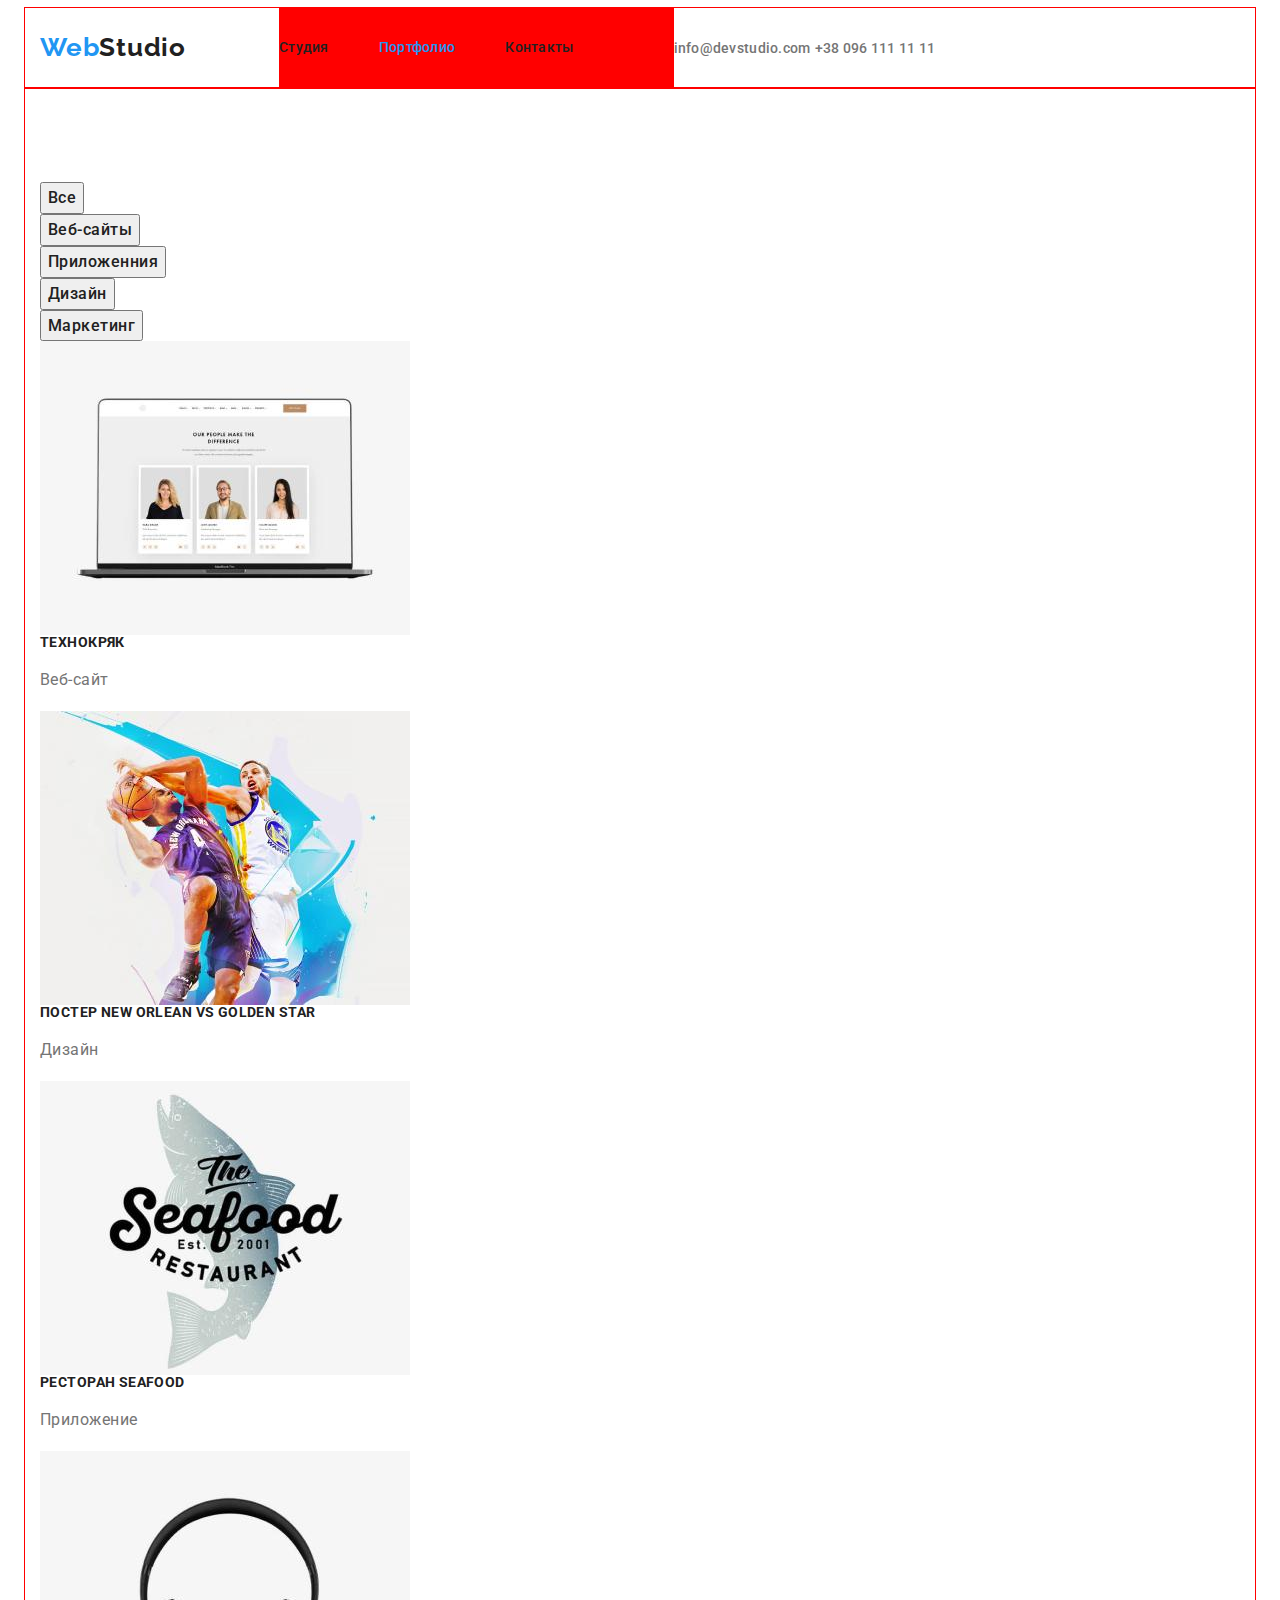
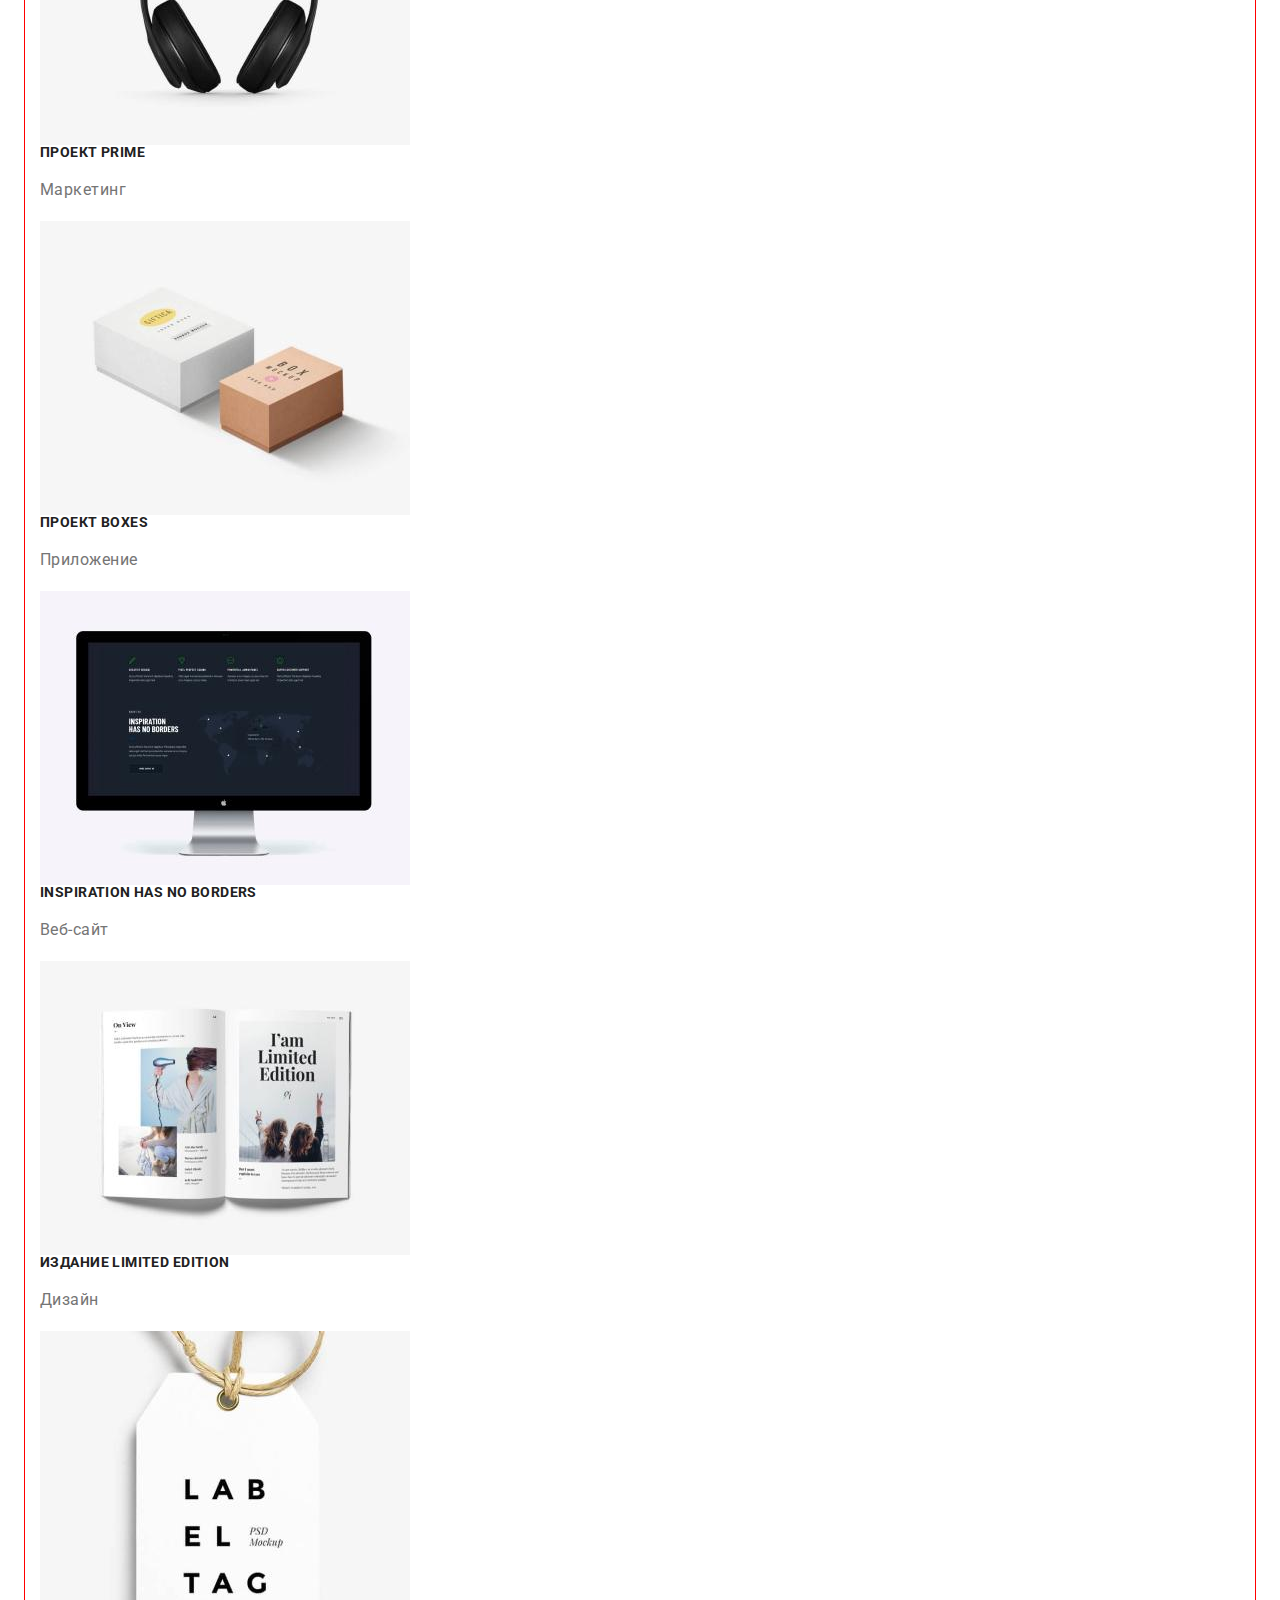
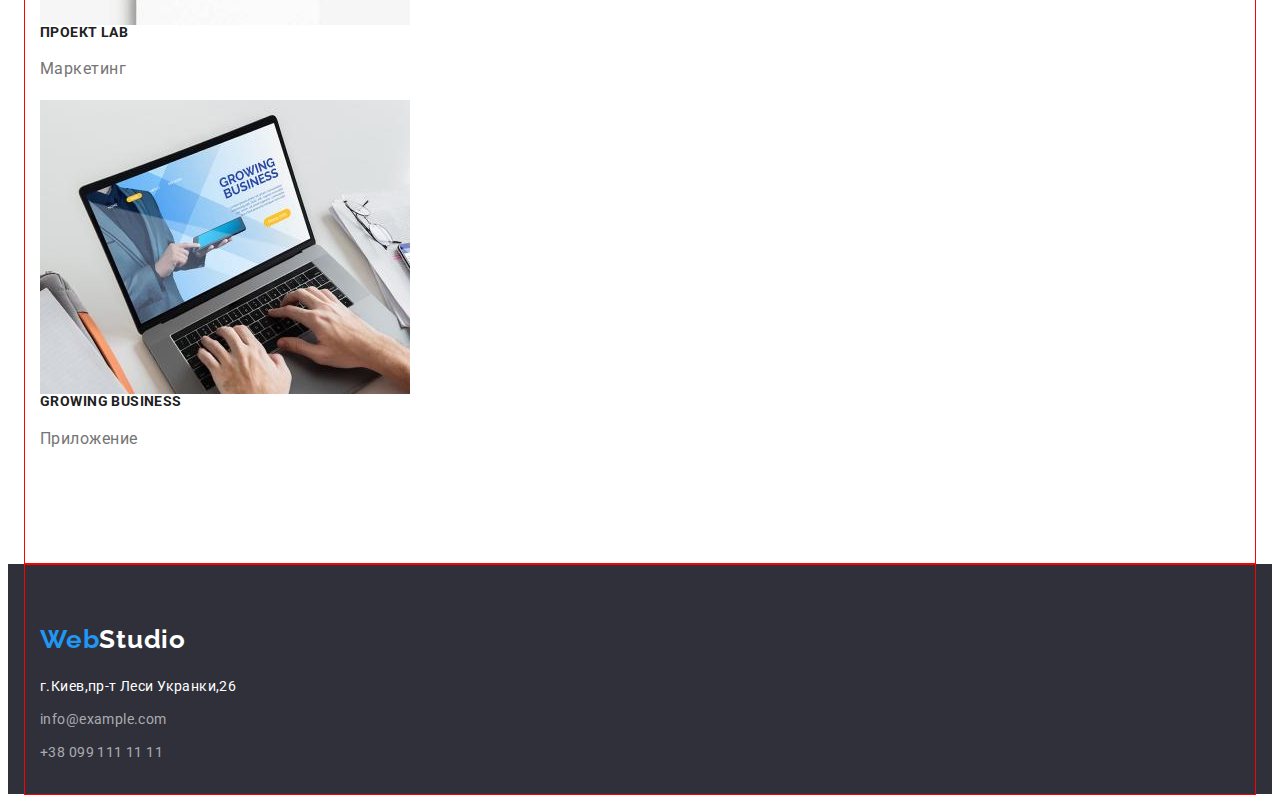
==== portfolio.html @ be4e736e "help" ====
<!DOCTYPE html>
<html lang="ru">
  <head>
    <meta charset="UTF-8" />
    <meta http-equiv="X-UA-Compatible" content="IE=edge" />
    <meta name="viewport" content="width=device-width, initial-scale=1.0" />
    <title>portfolio</title>
    <link
      rel="stylesheet"
      href="https://cdnjs.cloudflare.com/ajax/libs/modern-normalize/1.1.0/modern-normalize.min.css"
      integrity="sha512-wpPYUAdjBVSE4KJnH1VR1HeZfpl1ub8YT/NKx4PuQ5NmX2tKuGu6U/JRp5y+Y8XG2tV+wKQpNHVUX03MfMFn9Q=="
      crossorigin="anonymous"
      referrerpolicy="no-referrer"
    />
    <link
      href="https://fonts.googleapis.com/css2?family=Raleway:wght@700&family=Roboto:wght@400;500;700;900&display=swap"
      rel="stylesheet"
    />
    <link rel="stylesheet" href="css/style.css" />
  </head>
  <body>
    
    <header class="header">
      <div class="container header-container">
      <div class="header-logo">
        <a class="link logo-link" href=""
          >Web<span class="studio-dark">Studio</span>
        </a>
        </div>
        <nav class="header-nav">
        <ul class="list nav-item">
          <li class="nav-item">
            <a class="menu-link link" href="index.html">Студия</a>
          </li>
          <li class="nav-item">
            <a class="menu-link link current" href="portfolio.html"
              >Портфолио</a
            >
          </li>
          <li class="nav-item">
            <a class="menu-link link" href="#contacts">Контакты</a>
          </li>
        </ul>
      </nav>
      
      <div class="header-conect">
      <ul class="list header-conect-item">
        <li class="header-conect-item">
          <a class="menu-link link header-contact" href="info@devstudio.com"
            >info@devstudio.com</a
          >
        </li>
        <li class="header-conect-item">
          <a
            class="menu-link link header-contact"
            id="contacts"
            href="+380961111111"
            >+38 096 111 11 11</a
          >
        </li>
      </ul>
      </div>
      </div>
    </header>

    <main>
      <div class="container">
      <section  class="section">
        <ul class="list">
          <li><button class="button" type="button">Все</button></li>
          <li>
            <button class="button button-dark" type="button">Веб-сайты</button>
          </li>
          <li>
            <button class="button button-dark" type="button">
              Приложенния
            </button>
          </li>
          <li>
            <button class="button button-dark" type="button">Дизайн</button>
          </li>
          <li>
            <button class="button button-dark" type="button">Маркетинг</button>
          </li>
        </ul>
        <ul class="list ">
          <li>
            <img src="image/ноутбук.jpg" alt="ноутбук" width="370" />
            <h3 class="hero-title-about">Технокряк</h3>
            <p class="about-text">Веб-сайт</p>
          </li>
          <li>
            <img src="image/спорт.jpg" alt="спорт" width="370" />
            <h3 class="hero-title-about">Постер New Orlean vs Golden Star</h3>
            <p class="about-text">Дизайн</p>
          </li>
          <li>
            <img
              src="image/форель-морпродукты.jpg"
              alt="форель-морпродукты"
              width="370"
            />
            <h3 class="hero-title-about">Ресторан Seafood</h3>
            <p class="about-text">Приложение</p>
          </li>
          <li>
            <img src="image/наушники.jpg" alt="наушники" width="370" />
            <h3 class="hero-title-about">Проект Prime</h3>
            <p class="about-text">Маркетинг</p>
          </li>
          <li>
            <img src="image/две-коробки.jpg" alt="две-коробки" width="370" />
            <h3 class="hero-title-about">Проект Boxes</h3>
            <p class="about-text">Приложение</p>
          </li>
          <li>
            <img src="image/монитор.jpg" alt="монитор" width="370" />
            <h3 class="hero-title-about">Inspiration has no Borders</h3>
            <p class="about-text">Веб-сайт</p>
          </li>
          <li>
            <img src="image/журнал.jpg" alt="журнал" width="370" />
            <h3 class="hero-title-about">Издание Limited Edition</h3>
            <p class="about-text">Дизайн</p>
          </li>
          <li>
            <img src="image/лейбл.jpg" alt="лейбл" width="370" />
            <h3 class="hero-title-about">Проект LAB</h3>
            <p class="about-text">Маркетинг</p>
          </li>
          <li>
            <img
              src="image/работает-за-ноутбуком.jpg"
              alt="работает-за-ноутбуком"
              width="370"
            />
            <h3 class="hero-title-about">Growing Business</h3>
            <p class="about-text">Приложение</p>
          </li>
        </ul>
        </div>
      </section>
    </main>
    <footer class="footer">
      <div class="container footer">
        <div class="logo-footer">
      <a class="link logo-link" href=""
        >Web<span class="studio-light">Studio</span>
      </a>
      </div>
      <div class=" footer-contact-container">
      <address class="footer-address-link footer-item">г.Киев,пр-т Леси Укранки,26</address>
      <ul class="list">
        <li class="footer-item">
          <a class="contact-link link" href="info@example.com"
            >info@example.com</a
          >
        </li>
        <li class="footer-item">
          <a class="contact-link link" href="+380991111111"
            >+38 099 111 11 11</a
          >
        </li>
      </ul>
      </div>
      </div>
      </div>
    </footer>
  </body>
</html>
---- css/style.css ----
:root {
  --primary-text-color: #757575;
  --second-text-color: #ffffff;
  --primary-title-color: #212121;
  --accent-color: #2196f3;
  --third-text-color: rgba(255, 255, 255, 0.6);
  --fourth-text-color: #f5f4fa;
  --sixth-text-color: #ececec;
  --background-color-footer: #2f303a;
}
p,
h1,
h2,
h3,
h4,
h5 {
  margin-top: 0px;
}
ul {
  margin-top: 0px;
  margin-bottom: 0px;
  padding: 0px;
}
body {
  font-family: "Roboto", sans-serif;
  color: var(--primary-title-color);
}
/*-----header----*/
.header {
  background-color: var(--second-text-color);
}
.container {
  width: 1200px;
  display: flex;
  padding-left: 15px;
  padding-right: 15px;
  margin: 0 auto;
  outline: 1px solid red;
}
.header-container {
  width: 1200px;

  border-bottom: 1px solid color var(--sixth-text-color);
  align-items: center;
}
.header-logo {
  justify-content: center;
  padding-top: 24px;
  margin-right: 93px;
  padding-bottom: 25px;
}
.header-nav {
  justify-content: center;
  padding-top: 32px;
  padding-bottom: 32px;
  background-color: red;
}
.nav-item {
  display: flex;
  justify-content: space-evenly;
  align-items: center;
  margin-right: 50px;
}
.header-conect-item {
  display: inline;
  justify-content: center;
}
.heading-list {
  display: flex;
  justify-content: space-between;
  padding-right: 30px;
}
.heading-title {
  display: flex;
  justify-content: center;
  margin-top: 0px;
}
.features-item {
  /* flex-basis: calc((100% - 4 * 30px) / 4); */
  flex-basis: calc(100% / 4 - 30px);
  margin-left: 30px;
}
img {
  display: block;
  max-width: 100%;
  height: auto;
}
.list {
  list-style: none;
}
.link {
  text-decoration: none;
}
.logo-link,
.studio-light,
.studio-dark {
  font-family: "Raleway", sans-serif;
  font-style: normal;
  font-weight: bold;
  font-size: 26px;
  line-height: 1.19;
  letter-spacing: 0.03em;
  color: var(--accent-color);
}
.studio-dark {
  color: var(--primary-title-color);
}
.studio-light {
  color: var(--second-text-color);
}
.menu-link,
.header-contact {
  font-weight: 500;
  font-size: 14px;
  line-height: 1.14;
  letter-spacing: 0.02em;
  color: var(--primary-title-color);
}
.menu-link:hover,
.menu-link:focus {
  color: var(--accent-color);
}
.current {
  color: var(--accent-color);
}
.header-contact {
  color: var(--primary-text-color);
}
.header-contact:hover,
.header-contact:focus,
.contact-link:hover,
.contact-link:focus {
  color: var(--accent-color);
}

/*-----hero----- */
.hero {
  background-color: var(--background-color-footer);
}
.section {
  padding-top: 94px;
  padding-bottom: 94px;
}
.hero-heading {
  font-weight: 900;
  font-size: 44px;
  line-height: 1.36;
  letter-spacing: 0.06em;
  text-transform: uppercase;
  color: var(--second-text-color);
}
.hero-heading {
  background-color: var(--background-color-footer);
}
.hero-title {
  font-weight: bold;
  font-size: 36px;
  line-height: 1.16;
  letter-spacing: 0.03em;
  color: var(--primary-title-color);
}
.hero-title-about {
  font-weight: bold;
  font-size: 14px;
  line-height: 1.14;
  letter-spacing: 0.03em;
  text-transform: uppercase;
  color: var(--primary-title-color);
}
.about-text {
  font-weight: normal;
  font-size: 16px;
  line-height: 1.87;
  letter-spacing: 0.03em;
  color: var(--primary-text-color);
}
.heading-button {
  font-family: inherit;
  font-weight: bold;
  font-size: 16px;
  line-height: 1.87;
  letter-spacing: 0.06em;
  color: var(--second-text-color);
  background-color: var(--accent-color);
}
.heading-button {
  cursor: pointer;
}
.button {
  font-family: inherit;
  font-weight: 500;
  font-size: 16px;
  line-height: 1.62;
  text-align: center;
  letter-spacing: 0.03em;
  color: var(--primary-title-color);
}
.button:hover,
.button:focus {
  color: var(--fourth-text-color);
  background-color: var(--accent-color);
}
.button {
  cursor: pointer;
}

/* -----footer----- */
.footer {
  background-color: var(--background-color-footer);
}
.footer {
  display: block;
}
.footer-address-link,
.contact-link {
  font-style: inherit;
  font-weight: 400;
  font-size: 14px;
  line-height: 1.71;
  letter-spacing: 0.03em;
  color: var(--second-text-color);
}
.contact-link {
  color: var(--third-text-color);
}
.logo-footer {
  padding-top: 60px;
  padding-bottom: 20px;
}
.footer-contact-container {
  padding-bottom: 20px;
}
.footer-item {
  padding-bottom: 9px;
}
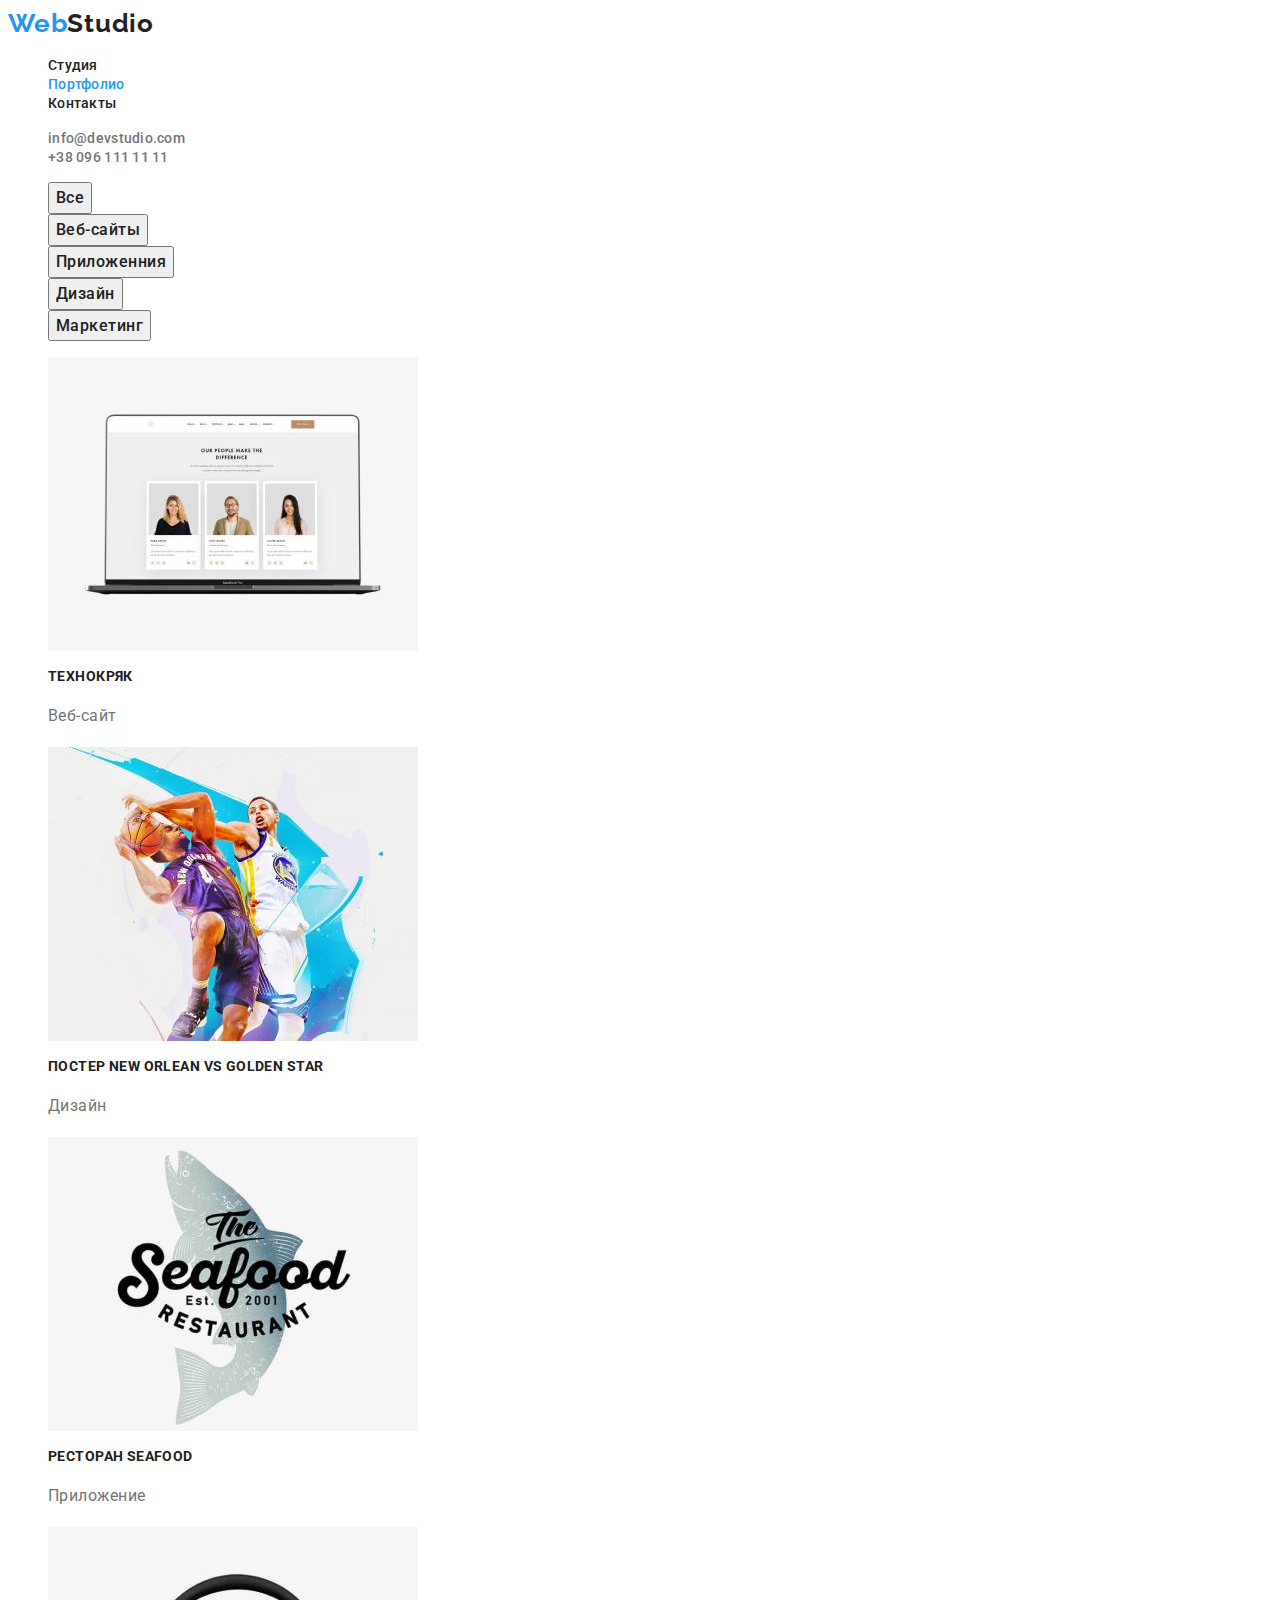
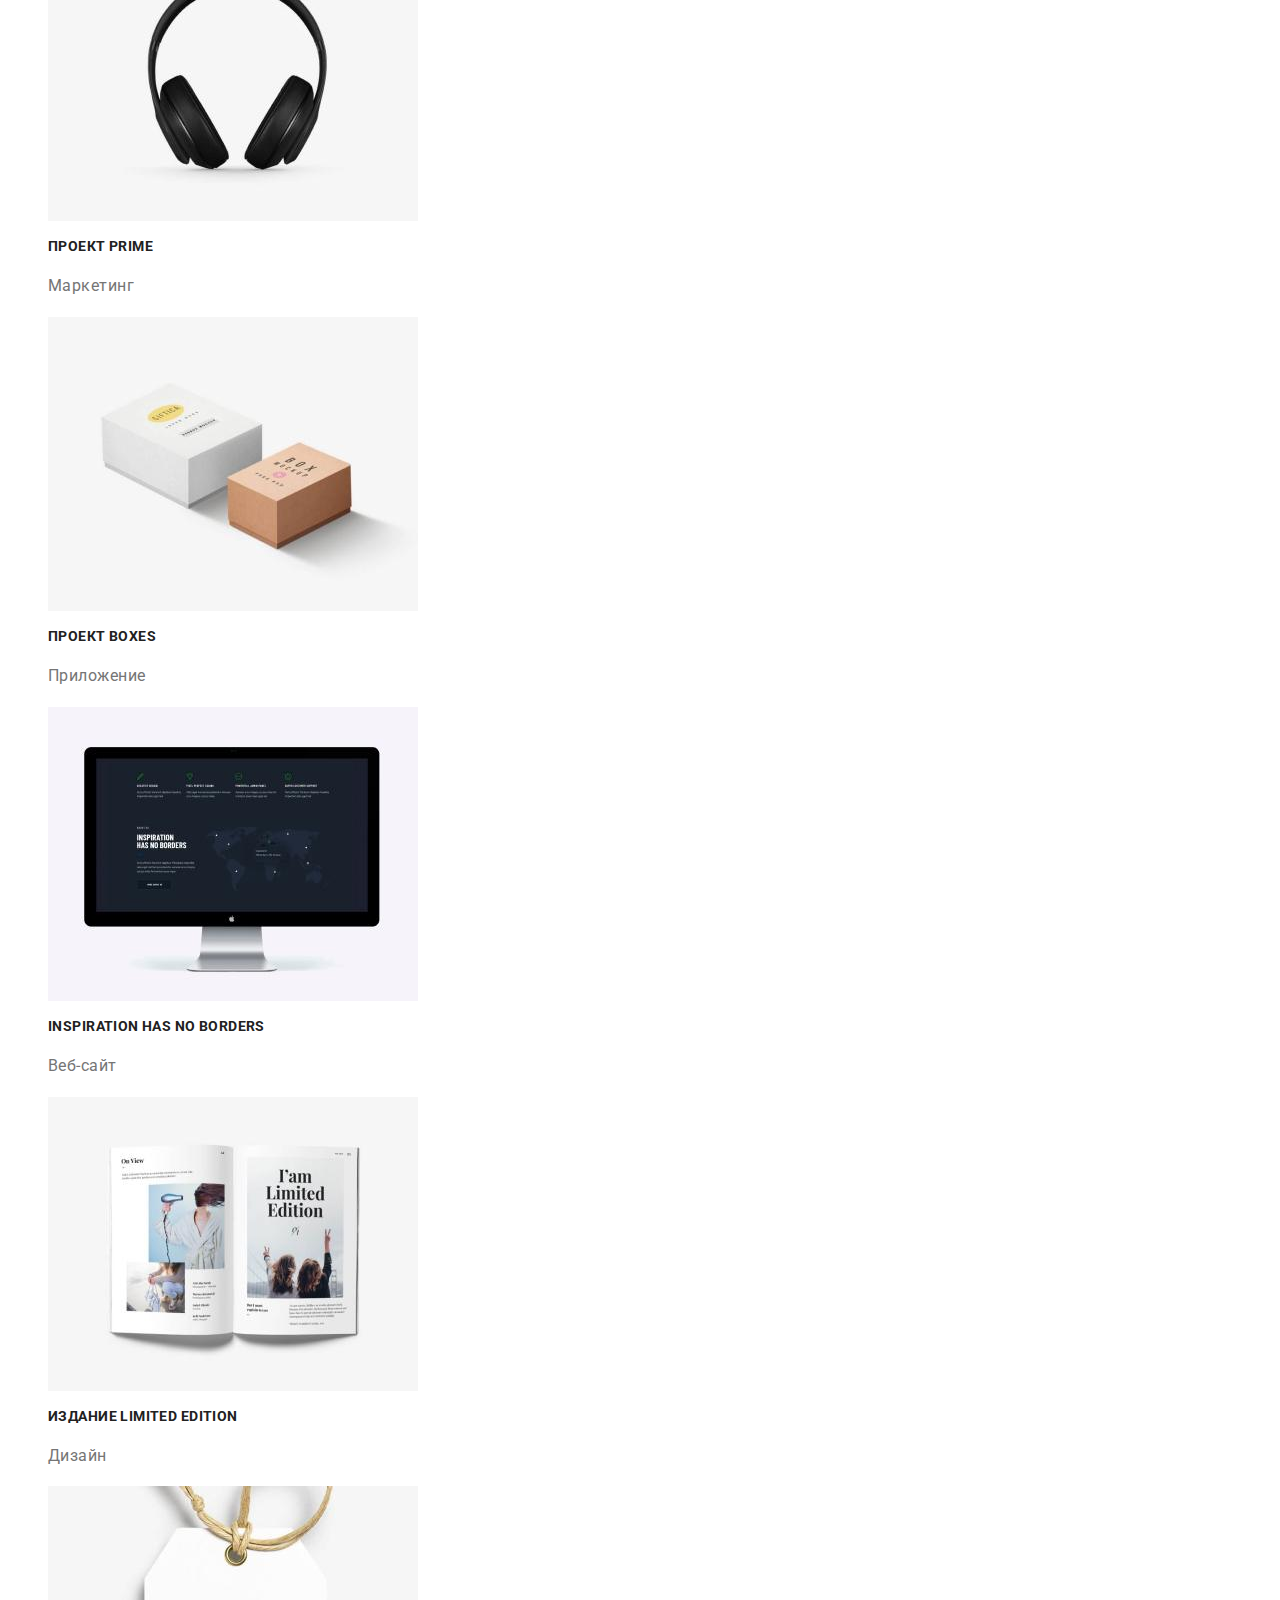
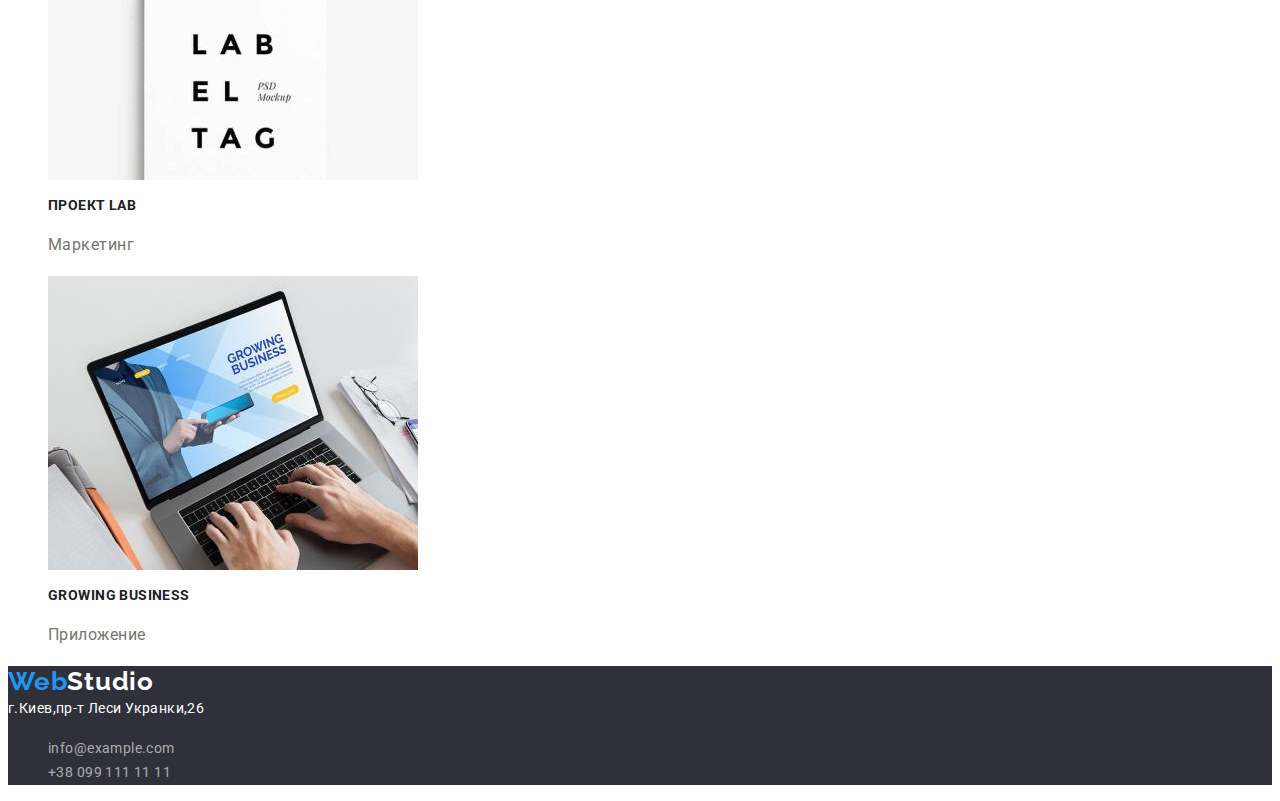
==== commit 1698fcf2: "начнём сначала" ====
--- a/portfolio.html
+++ b/portfolio.html
@@ -19,38 +19,33 @@
     <link rel="stylesheet" href="css/style.css" />
   </head>
   <body>
-    
     <header class="header">
-      <div class="container header-container">
-      <div class="header-logo">
+      <nav class="header-nav">
         <a class="link logo-link" href=""
           >Web<span class="studio-dark">Studio</span>
         </a>
-        </div>
-        <nav class="header-nav">
-        <ul class="list nav-item">
-          <li class="nav-item">
+
+        <ul class="list">
+          <li>
             <a class="menu-link link" href="index.html">Студия</a>
           </li>
-          <li class="nav-item">
+          <li>
             <a class="menu-link link current" href="portfolio.html"
               >Портфолио</a
             >
           </li>
-          <li class="nav-item">
+          <li>
             <a class="menu-link link" href="#contacts">Контакты</a>
           </li>
         </ul>
       </nav>
-      
-      <div class="header-conect">
-      <ul class="list header-conect-item">
-        <li class="header-conect-item">
+      <ul class="list">
+        <li>
           <a class="menu-link link header-contact" href="info@devstudio.com"
             >info@devstudio.com</a
           >
         </li>
-        <li class="header-conect-item">
+        <li>
           <a
             class="menu-link link header-contact"
             id="contacts"
@@ -59,13 +54,10 @@
           >
         </li>
       </ul>
-      </div>
-      </div>
     </header>
 
     <main>
-      <div class="container">
-      <section  class="section">
+      <section>
         <ul class="list">
           <li><button class="button" type="button">Все</button></li>
           <li>
@@ -83,7 +75,7 @@
             <button class="button button-dark" type="button">Маркетинг</button>
           </li>
         </ul>
-        <ul class="list ">
+        <ul class="list">
           <li>
             <img src="image/ноутбук.jpg" alt="ноутбук" width="370" />
             <h3 class="hero-title-about">Технокряк</h3>
@@ -138,33 +130,25 @@
             <p class="about-text">Приложение</p>
           </li>
         </ul>
-        </div>
       </section>
     </main>
     <footer class="footer">
-      <div class="container footer">
-        <div class="logo-footer">
       <a class="link logo-link" href=""
         >Web<span class="studio-light">Studio</span>
       </a>
-      </div>
-      <div class=" footer-contact-container">
-      <address class="footer-address-link footer-item">г.Киев,пр-т Леси Укранки,26</address>
+      <address class="footer-address-link">г.Киев,пр-т Леси Укранки,26</address>
       <ul class="list">
-        <li class="footer-item">
+        <li>
           <a class="contact-link link" href="info@example.com"
             >info@example.com</a
           >
         </li>
-        <li class="footer-item">
+        <li>
           <a class="contact-link link" href="+380991111111"
             >+38 099 111 11 11</a
           >
         </li>
       </ul>
-      </div>
-      </div>
-      </div>
     </footer>
   </body>
 </html>
--- a/css/style.css
+++ b/css/style.css
@@ -5,21 +5,7 @@
   --accent-color: #2196f3;
   --third-text-color: rgba(255, 255, 255, 0.6);
   --fourth-text-color: #f5f4fa;
-  --sixth-text-color: #ececec;
   --background-color-footer: #2f303a;
-}
-p,
-h1,
-h2,
-h3,
-h4,
-h5 {
-  margin-top: 0px;
-}
-ul {
-  margin-top: 0px;
-  margin-bottom: 0px;
-  padding: 0px;
 }
 body {
   font-family: "Roboto", sans-serif;
@@ -28,62 +14,6 @@
 /*-----header----*/
 .header {
   background-color: var(--second-text-color);
-}
-.container {
-  width: 1200px;
-  display: flex;
-  padding-left: 15px;
-  padding-right: 15px;
-  margin: 0 auto;
-  outline: 1px solid red;
-}
-.header-container {
-  width: 1200px;
-
-  border-bottom: 1px solid color var(--sixth-text-color);
-  align-items: center;
-}
-.header-logo {
-  justify-content: center;
-  padding-top: 24px;
-  margin-right: 93px;
-  padding-bottom: 25px;
-}
-.header-nav {
-  justify-content: center;
-  padding-top: 32px;
-  padding-bottom: 32px;
-  background-color: red;
-}
-.nav-item {
-  display: flex;
-  justify-content: space-evenly;
-  align-items: center;
-  margin-right: 50px;
-}
-.header-conect-item {
-  display: inline;
-  justify-content: center;
-}
-.heading-list {
-  display: flex;
-  justify-content: space-between;
-  padding-right: 30px;
-}
-.heading-title {
-  display: flex;
-  justify-content: center;
-  margin-top: 0px;
-}
-.features-item {
-  /* flex-basis: calc((100% - 4 * 30px) / 4); */
-  flex-basis: calc(100% / 4 - 30px);
-  margin-left: 30px;
-}
-img {
-  display: block;
-  max-width: 100%;
-  height: auto;
 }
 .list {
   list-style: none;
@@ -132,14 +62,9 @@
 .contact-link:focus {
   color: var(--accent-color);
 }
-
 /*-----hero----- */
 .hero {
   background-color: var(--background-color-footer);
-}
-.section {
-  padding-top: 94px;
-  padding-bottom: 94px;
 }
 .hero-heading {
   font-weight: 900;
@@ -208,9 +133,6 @@
 .footer {
   background-color: var(--background-color-footer);
 }
-.footer {
-  display: block;
-}
 .footer-address-link,
 .contact-link {
   font-style: inherit;
@@ -223,13 +145,3 @@
 .contact-link {
   color: var(--third-text-color);
 }
-.logo-footer {
-  padding-top: 60px;
-  padding-bottom: 20px;
-}
-.footer-contact-container {
-  padding-bottom: 20px;
-}
-.footer-item {
-  padding-bottom: 9px;
-}
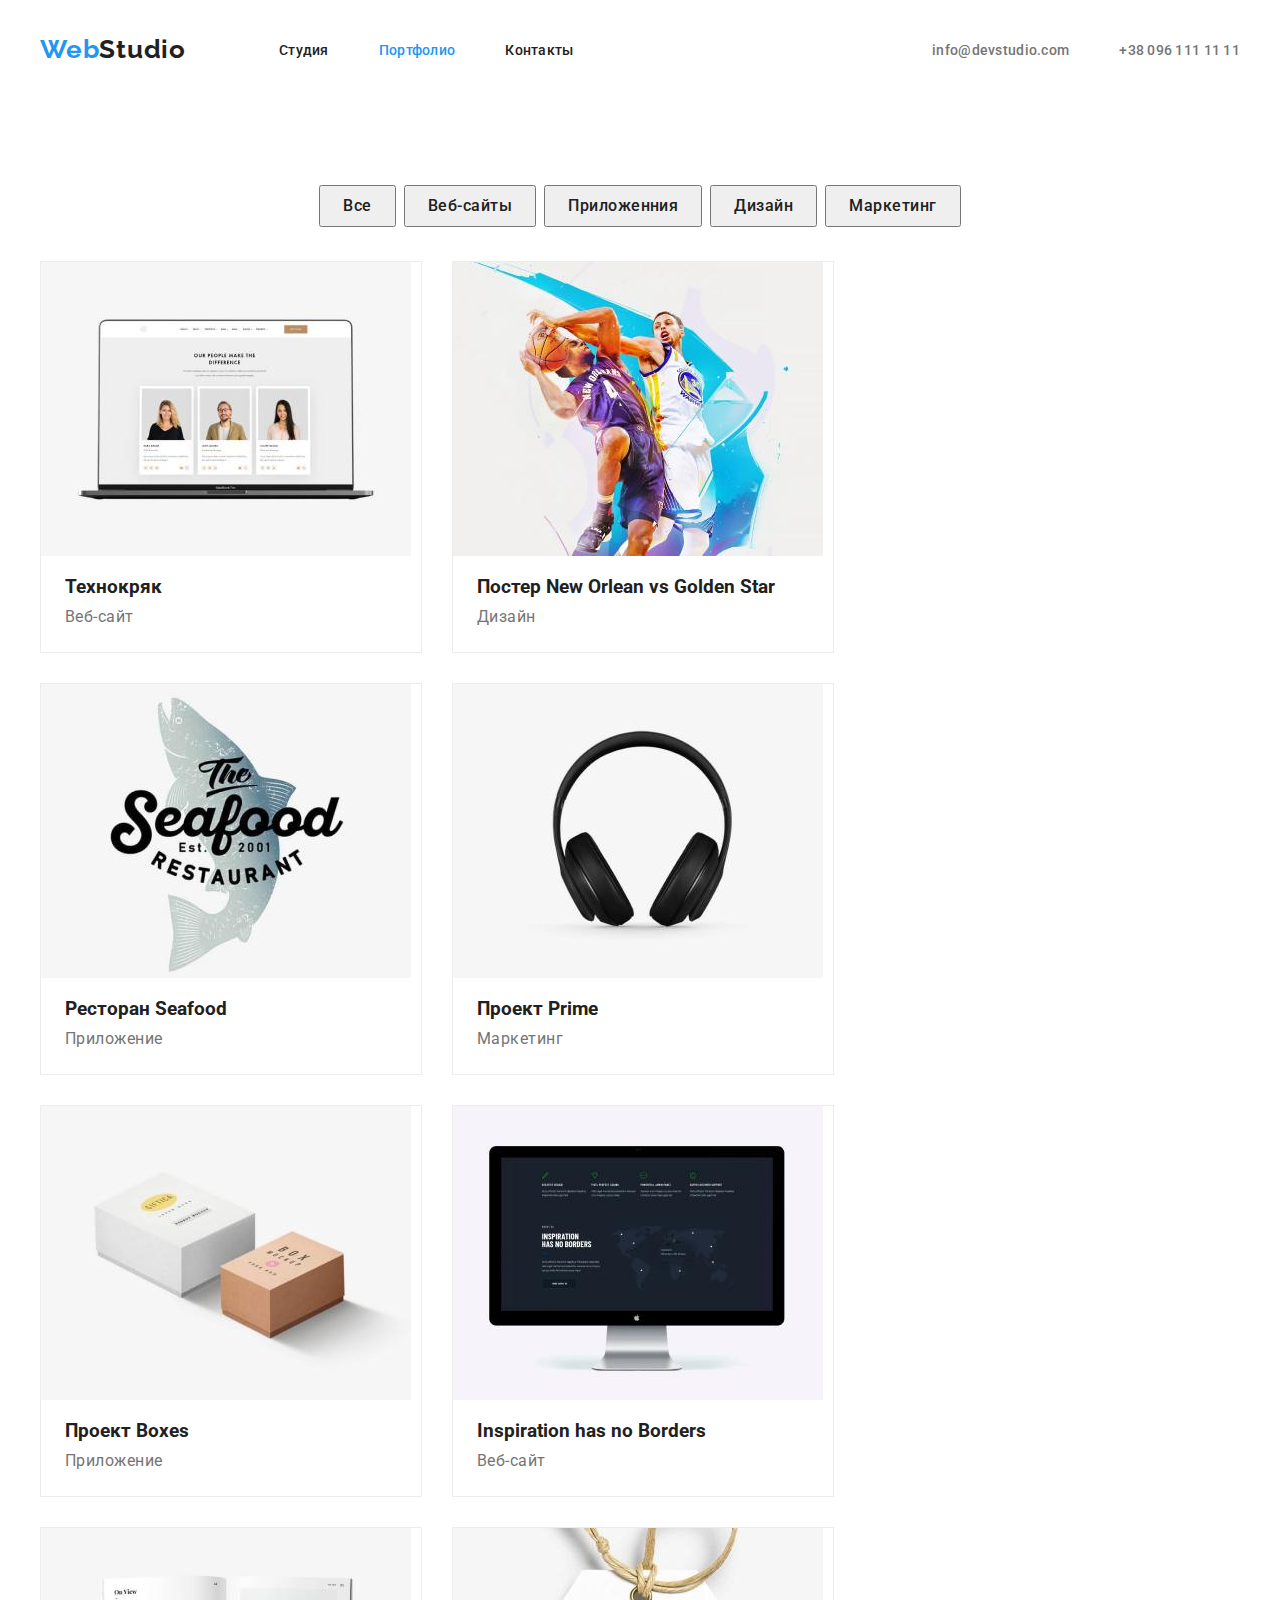
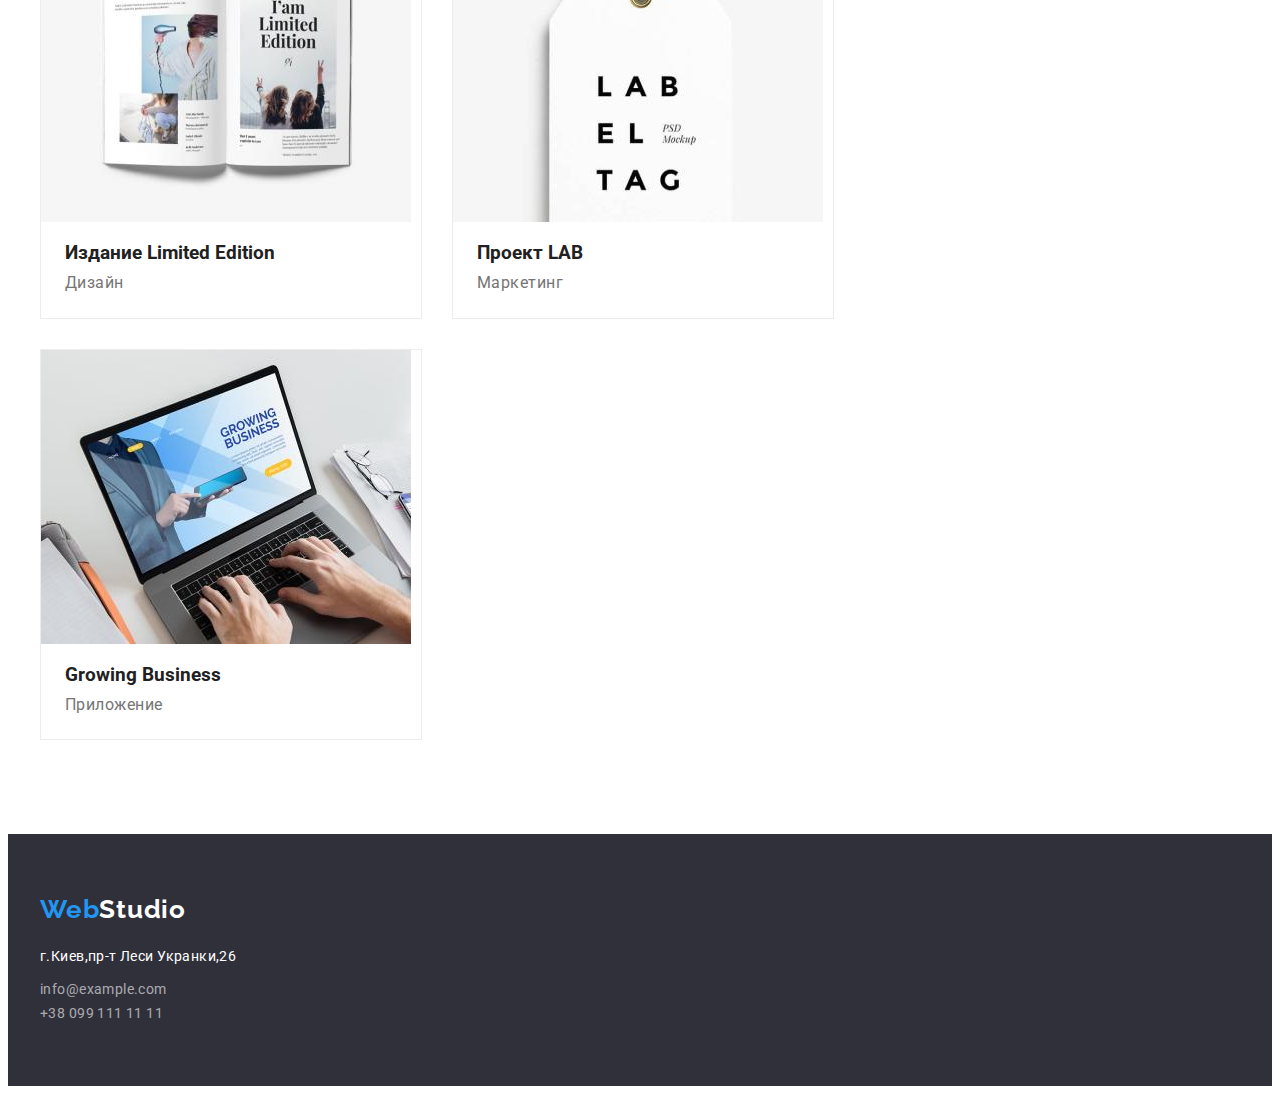
==== commit a072e2b3: "добавил изменения" ====
--- a/portfolio.html
+++ b/portfolio.html
@@ -20,135 +20,160 @@
   </head>
   <body>
     <header class="header">
-      <nav class="header-nav">
-        <a class="link logo-link" href=""
-          >Web<span class="studio-dark">Studio</span>
-        </a>
-
-        <ul class="list">
-          <li>
-            <a class="menu-link link" href="index.html">Студия</a>
-          </li>
-          <li>
-            <a class="menu-link link current" href="portfolio.html"
-              >Портфолио</a
-            >
-          </li>
-          <li>
-            <a class="menu-link link" href="#contacts">Контакты</a>
-          </li>
-        </ul>
-      </nav>
-      <ul class="list">
-        <li>
-          <a class="menu-link link header-contact" href="info@devstudio.com"
-            >info@devstudio.com</a
-          >
-        </li>
-        <li>
-          <a
-            class="menu-link link header-contact"
-            id="contacts"
-            href="+380961111111"
-            >+38 096 111 11 11</a
-          >
-        </li>
-      </ul>
+      <div class="container header-container">
+        <nav class="header-nav">
+          <a class="link logo-link header-logo" href=""
+            >Web<span class="studio-dark">Studio</span>
+          </a>
+          <ul class="list menu-list">
+            <li class="menu-item">
+              <a class="menu-link link" href="index.html">Студия</a>
+            </li>
+            <li class="menu-item">
+              <a class="menu-link link current" href="portfolio.html"
+                >Портфолио</a
+              >
+            </li>
+            <li class="menu-item">
+              <a class="menu-link link" href="#contacts">Контакты</a>
+            </li>
+          </ul>
+        </nav>
+        <div class="header-connect">
+          <ul class="list menu-list">
+            <li class="menu-item">
+              <a class="menu-link link header-contact" href="info@devstudio.com"
+                >info@devstudio.com</a
+              >
+            </li>
+            <li class="menu-item">
+              <a
+                class="menu-link link header-contact"
+                id="contacts"
+                href="+380961111111"
+                >+38 096 111 11 11</a
+              >
+            </li>
+          </ul>
+        </div>
+      </div>
     </header>
 
     <main>
-      <section>
-        <ul class="list">
-          <li><button class="button" type="button">Все</button></li>
-          <li>
-            <button class="button button-dark" type="button">Веб-сайты</button>
-          </li>
-          <li>
-            <button class="button button-dark" type="button">
-              Приложенния
-            </button>
-          </li>
-          <li>
-            <button class="button button-dark" type="button">Дизайн</button>
-          </li>
-          <li>
-            <button class="button button-dark" type="button">Маркетинг</button>
-          </li>
-        </ul>
-        <ul class="list">
-          <li>
-            <img src="image/ноутбук.jpg" alt="ноутбук" width="370" />
-            <h3 class="hero-title-about">Технокряк</h3>
-            <p class="about-text">Веб-сайт</p>
-          </li>
-          <li>
-            <img src="image/спорт.jpg" alt="спорт" width="370" />
-            <h3 class="hero-title-about">Постер New Orlean vs Golden Star</h3>
-            <p class="about-text">Дизайн</p>
-          </li>
-          <li>
-            <img
-              src="image/форель-морпродукты.jpg"
-              alt="форель-морпродукты"
-              width="370"
-            />
-            <h3 class="hero-title-about">Ресторан Seafood</h3>
-            <p class="about-text">Приложение</p>
-          </li>
-          <li>
-            <img src="image/наушники.jpg" alt="наушники" width="370" />
-            <h3 class="hero-title-about">Проект Prime</h3>
-            <p class="about-text">Маркетинг</p>
-          </li>
-          <li>
-            <img src="image/две-коробки.jpg" alt="две-коробки" width="370" />
-            <h3 class="hero-title-about">Проект Boxes</h3>
-            <p class="about-text">Приложение</p>
-          </li>
-          <li>
-            <img src="image/монитор.jpg" alt="монитор" width="370" />
-            <h3 class="hero-title-about">Inspiration has no Borders</h3>
-            <p class="about-text">Веб-сайт</p>
-          </li>
-          <li>
-            <img src="image/журнал.jpg" alt="журнал" width="370" />
-            <h3 class="hero-title-about">Издание Limited Edition</h3>
-            <p class="about-text">Дизайн</p>
-          </li>
-          <li>
-            <img src="image/лейбл.jpg" alt="лейбл" width="370" />
-            <h3 class="hero-title-about">Проект LAB</h3>
-            <p class="about-text">Маркетинг</p>
-          </li>
-          <li>
-            <img
-              src="image/работает-за-ноутбуком.jpg"
-              alt="работает-за-ноутбуком"
-              width="370"
-            />
-            <h3 class="hero-title-about">Growing Business</h3>
-            <p class="about-text">Приложение</p>
-          </li>
-        </ul>
+      <section class="section">
+        <div class="container section-container">
+          <ul class="list filters-list">
+            <li class="filters-button">
+              <button class="button" type="button">Все</button>
+            </li>
+            <li class="filters-button">
+              <button class="button button-dark" type="button">
+                Веб-сайты
+              </button>
+            </li>
+            <li class="filters-button">
+              <button class="button button-dark" type="button">
+                Приложенния
+              </button>
+            </li>
+            <li class="filters-button">
+              <button class="button button-dark" type="button">Дизайн</button>
+            </li>
+            <li class="filters-button">
+              <button class="button button-dark" type="button">
+                Маркетинг
+              </button>
+            </li>
+          </ul>
+          <ul class="list project-list">
+            <li class="project-item">
+              <img src="image/ноутбук.jpg" alt="ноутбук" width="370" />
+              <h3 class="hero-title-about project-title-about">Технокряк</h3>
+              <p class="about-text project-text">Веб-сайт</p>
+            </li>
+            <li class="project-item">
+              <img src="image/спорт.jpg" alt="спорт" width="370" />
+              <h3 class="hero-title-about project-title-about">
+                Постер New Orlean vs Golden Star
+              </h3>
+              <p class="about-text project-text">Дизайн</p>
+            </li>
+            <li class="project-item">
+              <img
+                src="image/форель-морпродукты.jpg"
+                alt="форель-морпродукты"
+                width="370"
+              />
+              <h3 class="hero-title-about project-title-about">
+                Ресторан Seafood
+              </h3>
+              <p class="about-text project-text">Приложение</p>
+            </li>
+            <li class="project-item">
+              <img src="image/наушники.jpg" alt="наушники" width="370" />
+              <h3 class="hero-title-about project-title-about">Проект Prime</h3>
+              <p class="about-text project-text">Маркетинг</p>
+            </li>
+            <li class="project-item">
+              <img src="image/две-коробки.jpg" alt="две-коробки" width="370" />
+              <h3 class="hero-title-about project-title-about">Проект Boxes</h3>
+              <p class="about-text project-text">Приложение</p>
+            </li>
+            <li class="project-item">
+              <img src="image/монитор.jpg" alt="монитор" width="370" />
+              <h3 class="hero-title-about project-title-about">
+                Inspiration has no Borders
+              </h3>
+              <p class="about-text project-text">Веб-сайт</p>
+            </li>
+            <li class="project-item">
+              <img src="image/журнал.jpg" alt="журнал" width="370" />
+              <h3 class="hero-title-about project-title-about">
+                Издание Limited Edition
+              </h3>
+              <p class="about-text project-text">Дизайн</p>
+            </li>
+            <li class="project-item">
+              <img src="image/лейбл.jpg" alt="лейбл" width="370" />
+              <h3 class="hero-title-about project-title-about">Проект LAB</h3>
+              <p class="about-text project-text">Маркетинг</p>
+            </li>
+            <li class="project-item">
+              <img
+                src="image/работает-за-ноутбуком.jpg"
+                alt="работает-за-ноутбуком"
+                width="370"
+              />
+              <h3 class="hero-title-about project-title-about">
+                Growing Business
+              </h3>
+              <p class="about-text project-text">Приложение</p>
+            </li>
+          </ul>
+        </div>
       </section>
     </main>
     <footer class="footer">
-      <a class="link logo-link" href=""
-        >Web<span class="studio-light">Studio</span>
-      </a>
-      <address class="footer-address-link">г.Киев,пр-т Леси Укранки,26</address>
-      <ul class="list">
-        <li>
-          <a class="contact-link link" href="info@example.com"
-            >info@example.com</a
-          >
-        </li>
-        <li>
-          <a class="contact-link link" href="+380991111111"
-            >+38 099 111 11 11</a
-          >
-        </li>
-      </ul>
+      <div class="container">
+        <a class="link logo-link footer-logo" href=""
+          >Web<span class="studio-light">Studio</span>
+        </a>
+        <address class="footer-address-link">
+          г.Киев,пр-т Леси Укранки,26
+        </address>
+        <ul class="list footer-list">
+          <li class="footer-item">
+            <a class="contact-link link" href="info@example.com"
+              >info@example.com</a
+            >
+          </li>
+          <li class="footer-item">
+            <a class="contact-link link" href="+380991111111"
+              >+38 099 111 11 11</a
+            >
+          </li>
+        </ul>
+      </div>
     </footer>
   </body>
 </html>
--- a/css/style.css
+++ b/css/style.css
@@ -6,20 +6,81 @@
   --third-text-color: rgba(255, 255, 255, 0.6);
   --fourth-text-color: #f5f4fa;
   --background-color-footer: #2f303a;
+  --border-color: #ececec;
+}
+p,
+h1,
+h2,
+h3,
+h4,
+h5 {
+  margin: 0px;
+}
+ul {
+  margin: 0px;
+  padding: 0px;
 }
 body {
   font-family: "Roboto", sans-serif;
   color: var(--primary-title-color);
+}
+img {
+  display: block;
+  max-width: 100%;
+  height: auto;
+}
+.container {
+  width: 1200px;
+  padding-left: 15px;
+  padding-right: 15px;
+  margin: 0 auto;
 }
 /*-----header----*/
 .header {
   background-color: var(--second-text-color);
 }
+.header-container {
+  display: flex;
+  align-items: center;
+  outline: 1px;
+  color: var(--border-color);
+}
+.header-nav {
+  display: flex;
+  margin-right: 331px;
+}
+.header-connect {
+  display: flex;
+  align-items: center;
+  margin-left: auto;
+}
 .list {
   list-style: none;
 }
 .link {
   text-decoration: none;
+}
+.header-logo {
+  display: flex;
+  padding-top: 24px;
+  padding-bottom: 25px;
+  margin-right: 93px;
+}
+.menu-list {
+  display: flex;
+}
+.menu-item:not(:last-child) {
+  margin-right: 50px;
+}
+.menu-item {
+  padding-top: 32px;
+  padding-bottom: 32px;
+}
+.menu-list-connect {
+  display: flex;
+}
+.header-logo {
+  align-items: center;
 }
 .logo-link,
 .studio-light,
@@ -62,9 +123,11 @@
 .contact-link:focus {
   color: var(--accent-color);
 }
+
 /*-----hero----- */
 .hero {
   background-color: var(--background-color-footer);
+  /* padding-bottom: 200px; */
 }
 .hero-heading {
   font-weight: 900;
@@ -75,6 +138,11 @@
   color: var(--second-text-color);
 }
 .hero-heading {
+  display: flex;
+  justify-content: center;
+  padding-bottom: 30px;
+}
+.hero-heading {
   background-color: var(--background-color-footer);
 }
 .hero-title {
@@ -84,13 +152,11 @@
   letter-spacing: 0.03em;
   color: var(--primary-title-color);
 }
+.hero-title {
+  text-align: center;
+}
 .hero-title-about {
-  font-weight: bold;
-  font-size: 14px;
-  line-height: 1.14;
-  letter-spacing: 0.03em;
-  text-transform: uppercase;
-  color: var(--primary-title-color);
+  margin-bottom: 10px;
 }
 .about-text {
   font-weight: normal;
@@ -98,6 +164,18 @@
   line-height: 1.87;
   letter-spacing: 0.03em;
   color: var(--primary-text-color);
+}
+.text-team {
+  text-align: center;
+}
+.project-text {
+  margin-bottom: 20px;
+  margin-left: 24px;
+}
+.container-hero {
+  height: 600px;
+  padding-top: 200px;
+  padding-bottom: 280px;
 }
 .heading-button {
   font-family: inherit;
@@ -109,7 +187,29 @@
   background-color: var(--accent-color);
 }
 .heading-button {
+  min-width: 200px;
+  height: 50px;
+  display: block;
+  margin: 0 auto;
+  padding: 0px;
+}
+.heading-button {
   cursor: pointer;
+}
+.filters-list {
+  cursor: pointer;
+  padding: 0px;
+  border: none;
+  display: flex;
+  justify-content: center;
+  margin-bottom: 34px;
+}
+.filters-button:not(:last-child) {
+  margin-right: 8px;
+}
+.button {
+  cursor: pointer;
+  padding: 6px 22px;
 }
 .button {
   font-family: inherit;
@@ -128,10 +228,66 @@
 .button {
   cursor: pointer;
 }
+.section {
+  padding-top: 94px;
+  padding-bottom: 94px;
+}
+.team-title {
+  padding-top: 94px;
+  padding-bottom: 50px;
+}
+.title-about {
+  text-align: center;
+  margin-top: 30px;
+  margin-bottom: 10px;
+}
+.section-list {
+  display: flex;
+}
+.section-item:not(:last-child) {
+  margin-right: 30px;
+}
+.img-item:not(:last-child) {
+  margin-right: 30px;
+}
+.img-item-team:not(:last-child) {
+  margin-right: 30px;
+}
+.img-item-team {
+  align-items: center;
+  width: 270px;
+  height: 368px;
+  background-color: var(--second-text-color);
+}
+.project-list {
+  display: flex;
+  flex-wrap: wrap;
+  margin-left: -30px;
+  margin-bottom: -30px;
+}
 
+.project-item {
+  flex-basis: calc(100% / 3 - 30px);
+  margin-left: 30px;
+  margin-bottom: 30px;
+}
+.project-item {
+  border: solid var(--border-color) 1px;
+}
+.project-title-about {
+  margin-top: 20px;
+  margin-right: 24px;
+  margin-bottom: 4px;
+  margin-left: 24px;
+}
 /* -----footer----- */
 .footer {
   background-color: var(--background-color-footer);
+}
+.footer-logo {
+  display: inline-block;
+  margin-top: 60px;
+  margin-bottom: 20px;
 }
 .footer-address-link,
 .contact-link {
@@ -142,6 +298,15 @@
   letter-spacing: 0.03em;
   color: var(--second-text-color);
 }
+.footer-address-link {
+  margin-bottom: 9px;
+}
+.footer-list:not(:last-child) {
+  margin-bottom: 9px;
+}
+.footer-list {
+  padding-bottom: 60px;
+}
 .contact-link {
   color: var(--third-text-color);
 }
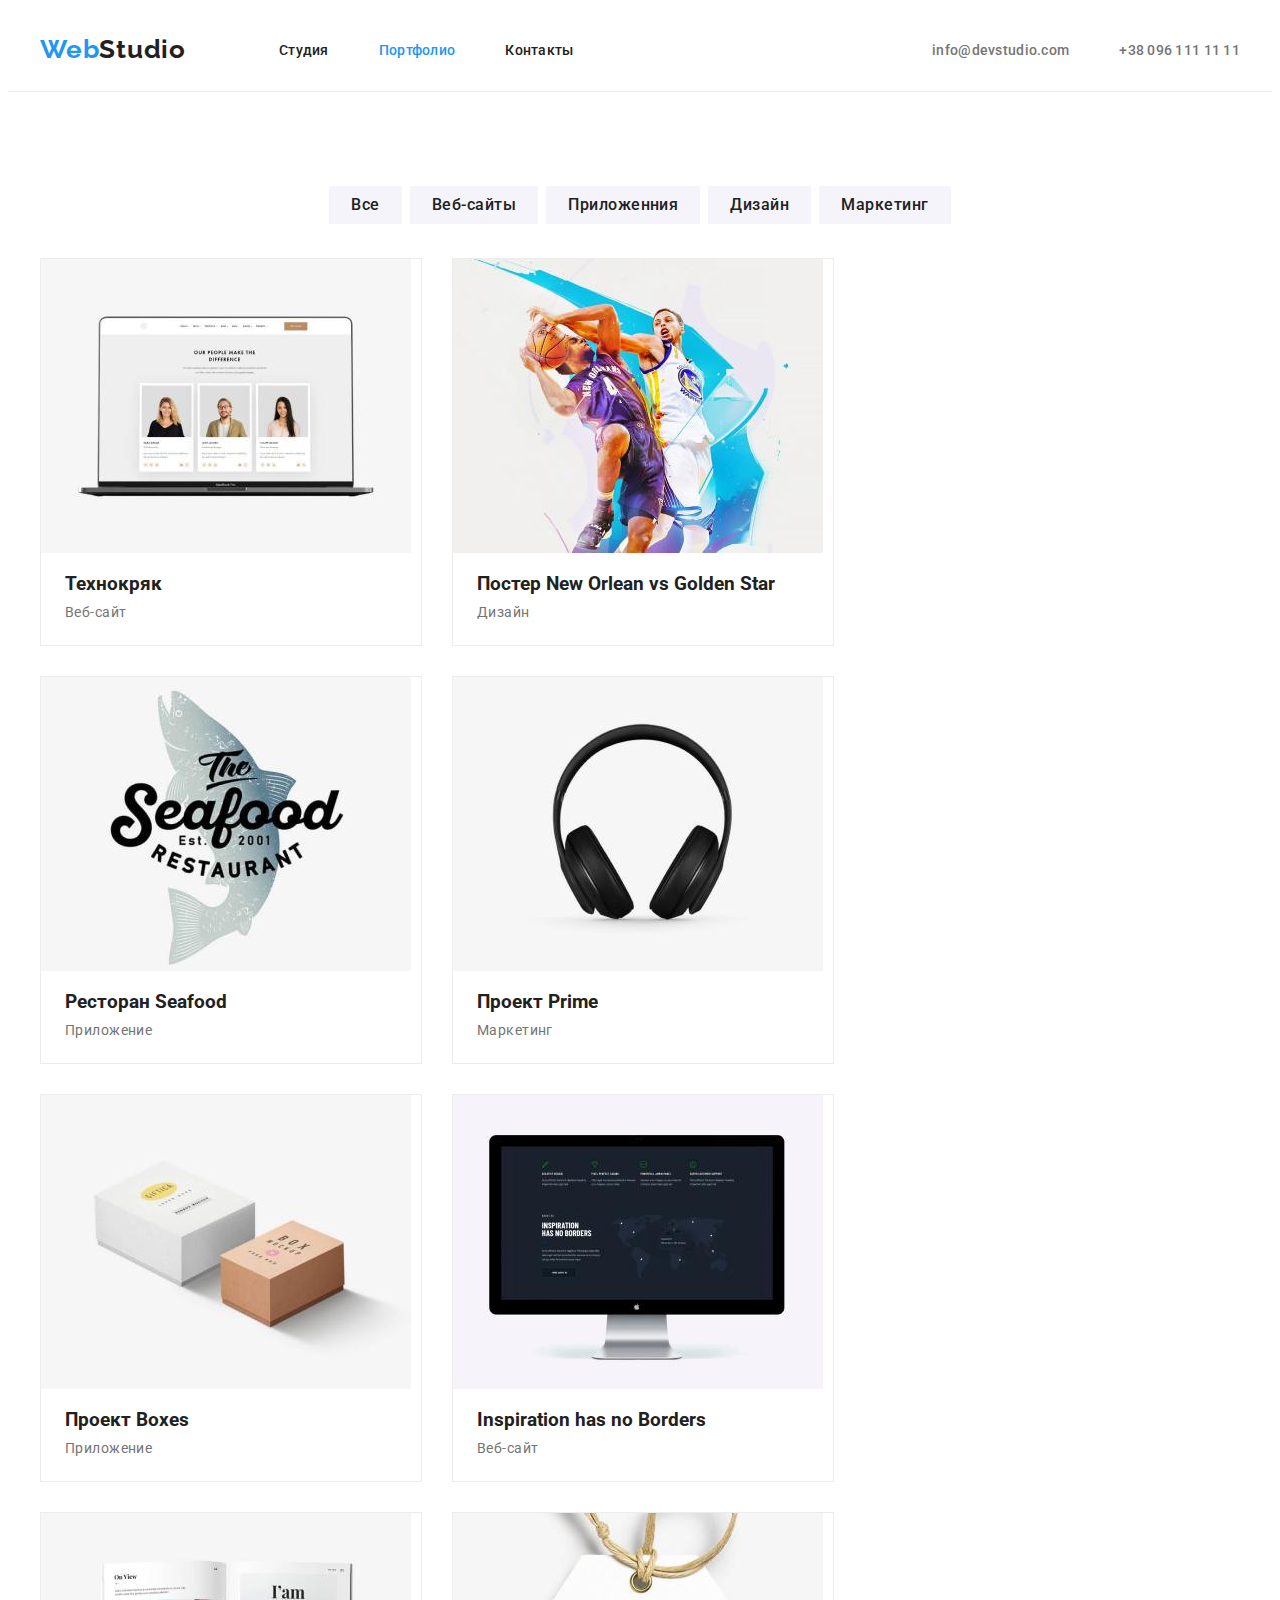
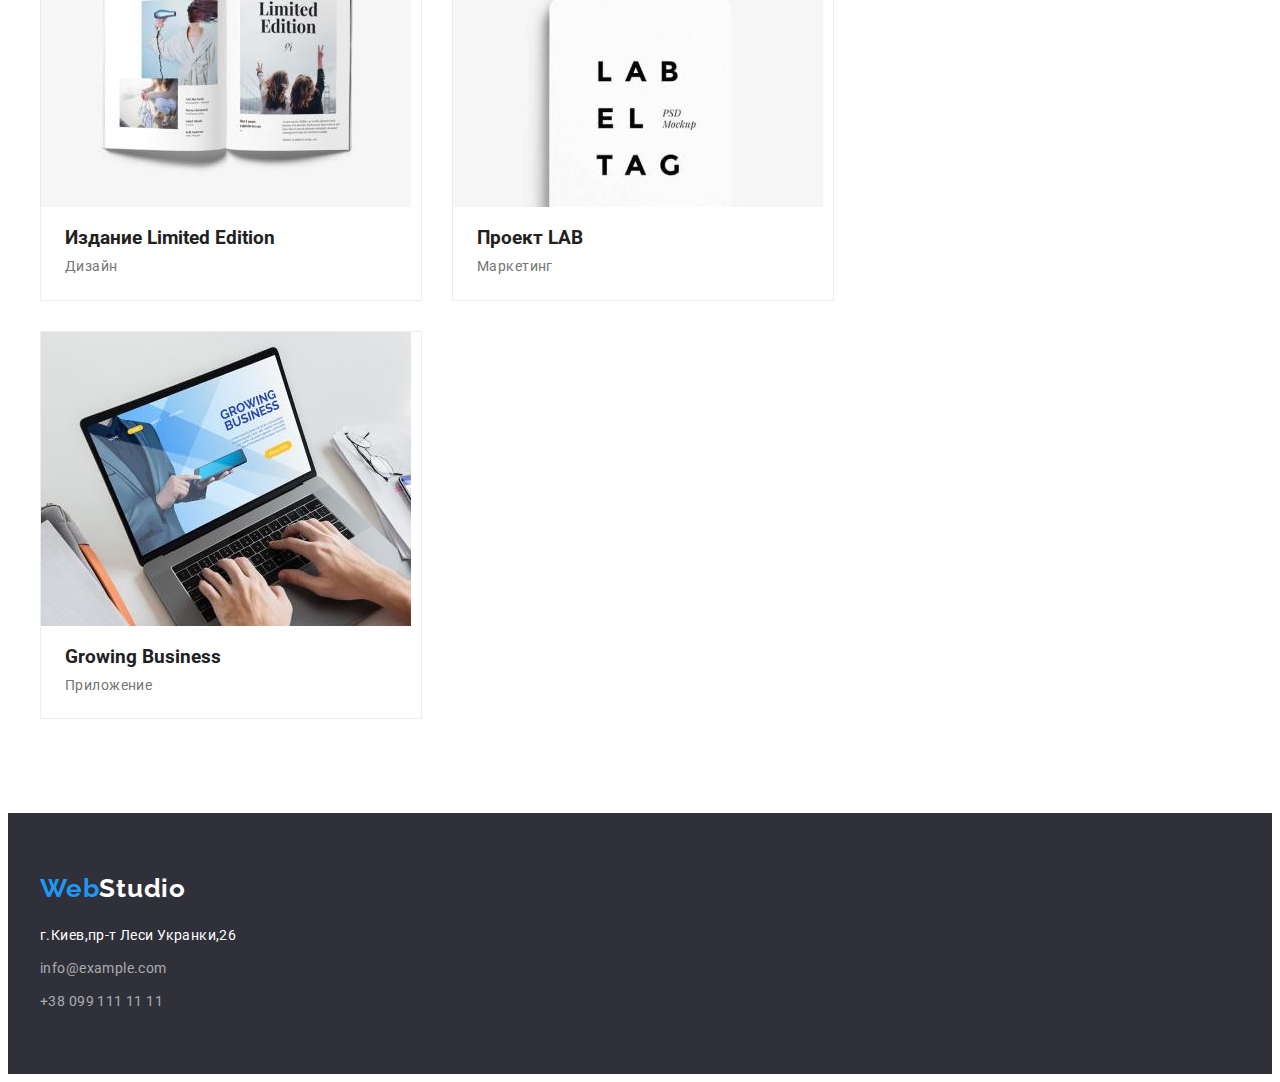
==== commit adfefb7d: "поправки" ====
--- a/portfolio.html
+++ b/portfolio.html
@@ -27,41 +27,45 @@
           </a>
           <ul class="list menu-list">
             <li class="menu-item">
-              <a class="menu-link link" href="index.html">Студия</a>
+              <a class="menu-link link header-link" href="index.html">Студия</a>
             </li>
             <li class="menu-item">
-              <a class="menu-link link current" href="portfolio.html"
+              <a
+                class="menu-link link current header-link"
+                href="portfolio.html"
                 >Портфолио</a
               >
             </li>
             <li class="menu-item">
-              <a class="menu-link link" href="#contacts">Контакты</a>
+              <a class="menu-link link header-link" href="#contacts"
+                >Контакты</a
+              >
             </li>
           </ul>
         </nav>
-        <div class="header-connect">
-          <ul class="list menu-list">
-            <li class="menu-item">
-              <a class="menu-link link header-contact" href="info@devstudio.com"
-                >info@devstudio.com</a
-              >
-            </li>
-            <li class="menu-item">
-              <a
-                class="menu-link link header-contact"
-                id="contacts"
-                href="+380961111111"
-                >+38 096 111 11 11</a
-              >
-            </li>
-          </ul>
-        </div>
+        <ul class="list menu-list-connect">
+          <li class="menu-item">
+            <a
+              class="menu-link link header-contact header-link"
+              href="info@devstudio.com"
+              >info@devstudio.com</a
+            >
+          </li>
+          <li class="menu-item">
+            <a
+              class="menu-link link header-contact header-link"
+              id="contacts"
+              href="+380961111111"
+              >+38 096 111 11 11</a
+            >
+          </li>
+        </ul>
       </div>
     </header>
 
     <main>
       <section class="section">
-        <div class="container section-container">
+        <div class="container">
           <ul class="list filters-list">
             <li class="filters-button">
               <button class="button" type="button">Все</button>
@@ -88,15 +92,19 @@
           <ul class="list project-list">
             <li class="project-item">
               <img src="image/ноутбук.jpg" alt="ноутбук" width="370" />
-              <h3 class="hero-title-about project-title-about">Технокряк</h3>
-              <p class="about-text project-text">Веб-сайт</p>
+              <div class="project-title-about">
+                <h3 class="hero-title-about">Технокряк</h3>
+                <p class="about-text project-text">Веб-сайт</p>
+              </div>
             </li>
             <li class="project-item">
               <img src="image/спорт.jpg" alt="спорт" width="370" />
-              <h3 class="hero-title-about project-title-about">
-                Постер New Orlean vs Golden Star
-              </h3>
-              <p class="about-text project-text">Дизайн</p>
+              <div class="project-title-about">
+                <h3 class="hero-title-about">
+                  Постер New Orlean vs Golden Star
+                </h3>
+                <p class="about-text project-text">Дизайн</p>
+              </div>
             </li>
             <li class="project-item">
               <img
@@ -104,39 +112,45 @@
                 alt="форель-морпродукты"
                 width="370"
               />
-              <h3 class="hero-title-about project-title-about">
-                Ресторан Seafood
-              </h3>
-              <p class="about-text project-text">Приложение</p>
+              <div class="project-title-about">
+                <h3 class="hero-title-about">Ресторан Seafood</h3>
+                <p class="about-text project-text">Приложение</p>
+              </div>
             </li>
             <li class="project-item">
               <img src="image/наушники.jpg" alt="наушники" width="370" />
-              <h3 class="hero-title-about project-title-about">Проект Prime</h3>
-              <p class="about-text project-text">Маркетинг</p>
+              <div class="project-title-about">
+                <h3 class="hero-title-about">Проект Prime</h3>
+                <p class="about-text project-text">Маркетинг</p>
+              </div>
             </li>
             <li class="project-item">
               <img src="image/две-коробки.jpg" alt="две-коробки" width="370" />
-              <h3 class="hero-title-about project-title-about">Проект Boxes</h3>
-              <p class="about-text project-text">Приложение</p>
+              <div class="project-title-about">
+                <h3 class="hero-title-about">Проект Boxes</h3>
+                <p class="about-text project-text">Приложение</p>
+              </div>
             </li>
             <li class="project-item">
               <img src="image/монитор.jpg" alt="монитор" width="370" />
-              <h3 class="hero-title-about project-title-about">
-                Inspiration has no Borders
-              </h3>
-              <p class="about-text project-text">Веб-сайт</p>
+              <div class="project-title-about">
+                <h3 class="hero-title-about">Inspiration has no Borders</h3>
+                <p class="about-text project-text">Веб-сайт</p>
+              </div>
             </li>
             <li class="project-item">
               <img src="image/журнал.jpg" alt="журнал" width="370" />
-              <h3 class="hero-title-about project-title-about">
-                Издание Limited Edition
-              </h3>
-              <p class="about-text project-text">Дизайн</p>
+              <div class="project-title-about">
+                <h3 class="hero-title-about">Издание Limited Edition</h3>
+                <p class="about-text project-text">Дизайн</p>
+              </div>
             </li>
             <li class="project-item">
               <img src="image/лейбл.jpg" alt="лейбл" width="370" />
-              <h3 class="hero-title-about project-title-about">Проект LAB</h3>
-              <p class="about-text project-text">Маркетинг</p>
+              <div class="project-title-about">
+                <h3 class="hero-title-about">Проект LAB</h3>
+                <p class="about-text project-text">Маркетинг</p>
+              </div>
             </li>
             <li class="project-item">
               <img
@@ -144,10 +158,10 @@
                 alt="работает-за-ноутбуком"
                 width="370"
               />
-              <h3 class="hero-title-about project-title-about">
-                Growing Business
-              </h3>
-              <p class="about-text project-text">Приложение</p>
+              <div class="project-title-about">
+                <h3 class="hero-title-about">Growing Business</h3>
+                <p class="about-text project-text">Приложение</p>
+              </div>
             </li>
           </ul>
         </div>
--- a/css/style.css
+++ b/css/style.css
@@ -29,6 +29,13 @@
   max-width: 100%;
   height: auto;
 }
+button {
+  padding: 0;
+  border: none;
+  font: inherit;
+  color: inherit;
+  background-color: transparent;
+}
 .container {
   width: 1200px;
   padding-left: 15px;
@@ -38,21 +45,14 @@
 /*-----header----*/
 .header {
   background-color: var(--second-text-color);
+  border-bottom: solid 1px var(--border-color);
 }
 .header-container {
   display: flex;
   align-items: center;
-  outline: 1px;
-  color: var(--border-color);
 }
 .header-nav {
   display: flex;
-  margin-right: 331px;
-}
-.header-connect {
-  display: flex;
-  align-items: center;
-  margin-left: auto;
 }
 .list {
   list-style: none;
@@ -68,16 +68,16 @@
 }
 .menu-list {
   display: flex;
+  padding-top: 32px;
+  padding-bottom: 32px;
 }
 .menu-item:not(:last-child) {
   margin-right: 50px;
 }
-.menu-item {
-  padding-top: 32px;
-  padding-bottom: 32px;
-}
 .menu-list-connect {
   display: flex;
+  align-items: center;
+  margin-left: auto;
 }
 .header-logo {
   align-items: center;
@@ -127,7 +127,6 @@
 /*-----hero----- */
 .hero {
   background-color: var(--background-color-footer);
-  /* padding-bottom: 200px; */
 }
 .hero-heading {
   font-weight: 900;
@@ -140,7 +139,7 @@
 .hero-heading {
   display: flex;
   justify-content: center;
-  padding-bottom: 30px;
+  margin-bottom: 30px;
 }
 .hero-heading {
   background-color: var(--background-color-footer);
@@ -153,14 +152,15 @@
   color: var(--primary-title-color);
 }
 .hero-title {
+  margin-bottom: 50px;
   text-align: center;
 }
 .hero-title-about {
-  margin-bottom: 10px;
+  padding-bottom: 4px;
 }
 .about-text {
   font-weight: normal;
-  font-size: 16px;
+  font-size: 14px;
   line-height: 1.87;
   letter-spacing: 0.03em;
   color: var(--primary-text-color);
@@ -168,14 +168,14 @@
 .text-team {
   text-align: center;
 }
-.project-text {
-  margin-bottom: 20px;
-  margin-left: 24px;
-}
 .container-hero {
-  height: 600px;
   padding-top: 200px;
-  padding-bottom: 280px;
+  padding-bottom: 200px;
+}
+.team-container {
+  background-color: var(--fourth-text-color);
+  padding-top: 94px;
+  padding-bottom: 94px;
 }
 .heading-button {
   font-family: inherit;
@@ -219,6 +219,7 @@
   text-align: center;
   letter-spacing: 0.03em;
   color: var(--primary-title-color);
+  background-color: var(--fourth-text-color);
 }
 .button:hover,
 .button:focus {
@@ -233,13 +234,12 @@
   padding-bottom: 94px;
 }
 .team-title {
-  padding-top: 94px;
   padding-bottom: 50px;
 }
 .title-about {
   text-align: center;
-  margin-top: 30px;
-  margin-bottom: 10px;
+  padding-top: 30px;
+  padding-bottom: 10px;
 }
 .section-list {
   display: flex;
@@ -256,7 +256,6 @@
 .img-item-team {
   align-items: center;
   width: 270px;
-  height: 368px;
   background-color: var(--second-text-color);
 }
 .project-list {
@@ -275,18 +274,19 @@
   border: solid var(--border-color) 1px;
 }
 .project-title-about {
-  margin-top: 20px;
-  margin-right: 24px;
-  margin-bottom: 4px;
-  margin-left: 24px;
+  padding-top: 20px;
+  padding-right: 24px;
+  padding-bottom: 20px;
+  padding-left: 24px;
 }
 /* -----footer----- */
 .footer {
   background-color: var(--background-color-footer);
+  padding-top: 60px;
+  padding-bottom: 60px;
 }
 .footer-logo {
   display: inline-block;
-  margin-top: 60px;
   margin-bottom: 20px;
 }
 .footer-address-link,
@@ -301,11 +301,8 @@
 .footer-address-link {
   margin-bottom: 9px;
 }
-.footer-list:not(:last-child) {
+.footer-item:not(:last-child) {
   margin-bottom: 9px;
-}
-.footer-list {
-  padding-bottom: 60px;
 }
 .contact-link {
   color: var(--third-text-color);
